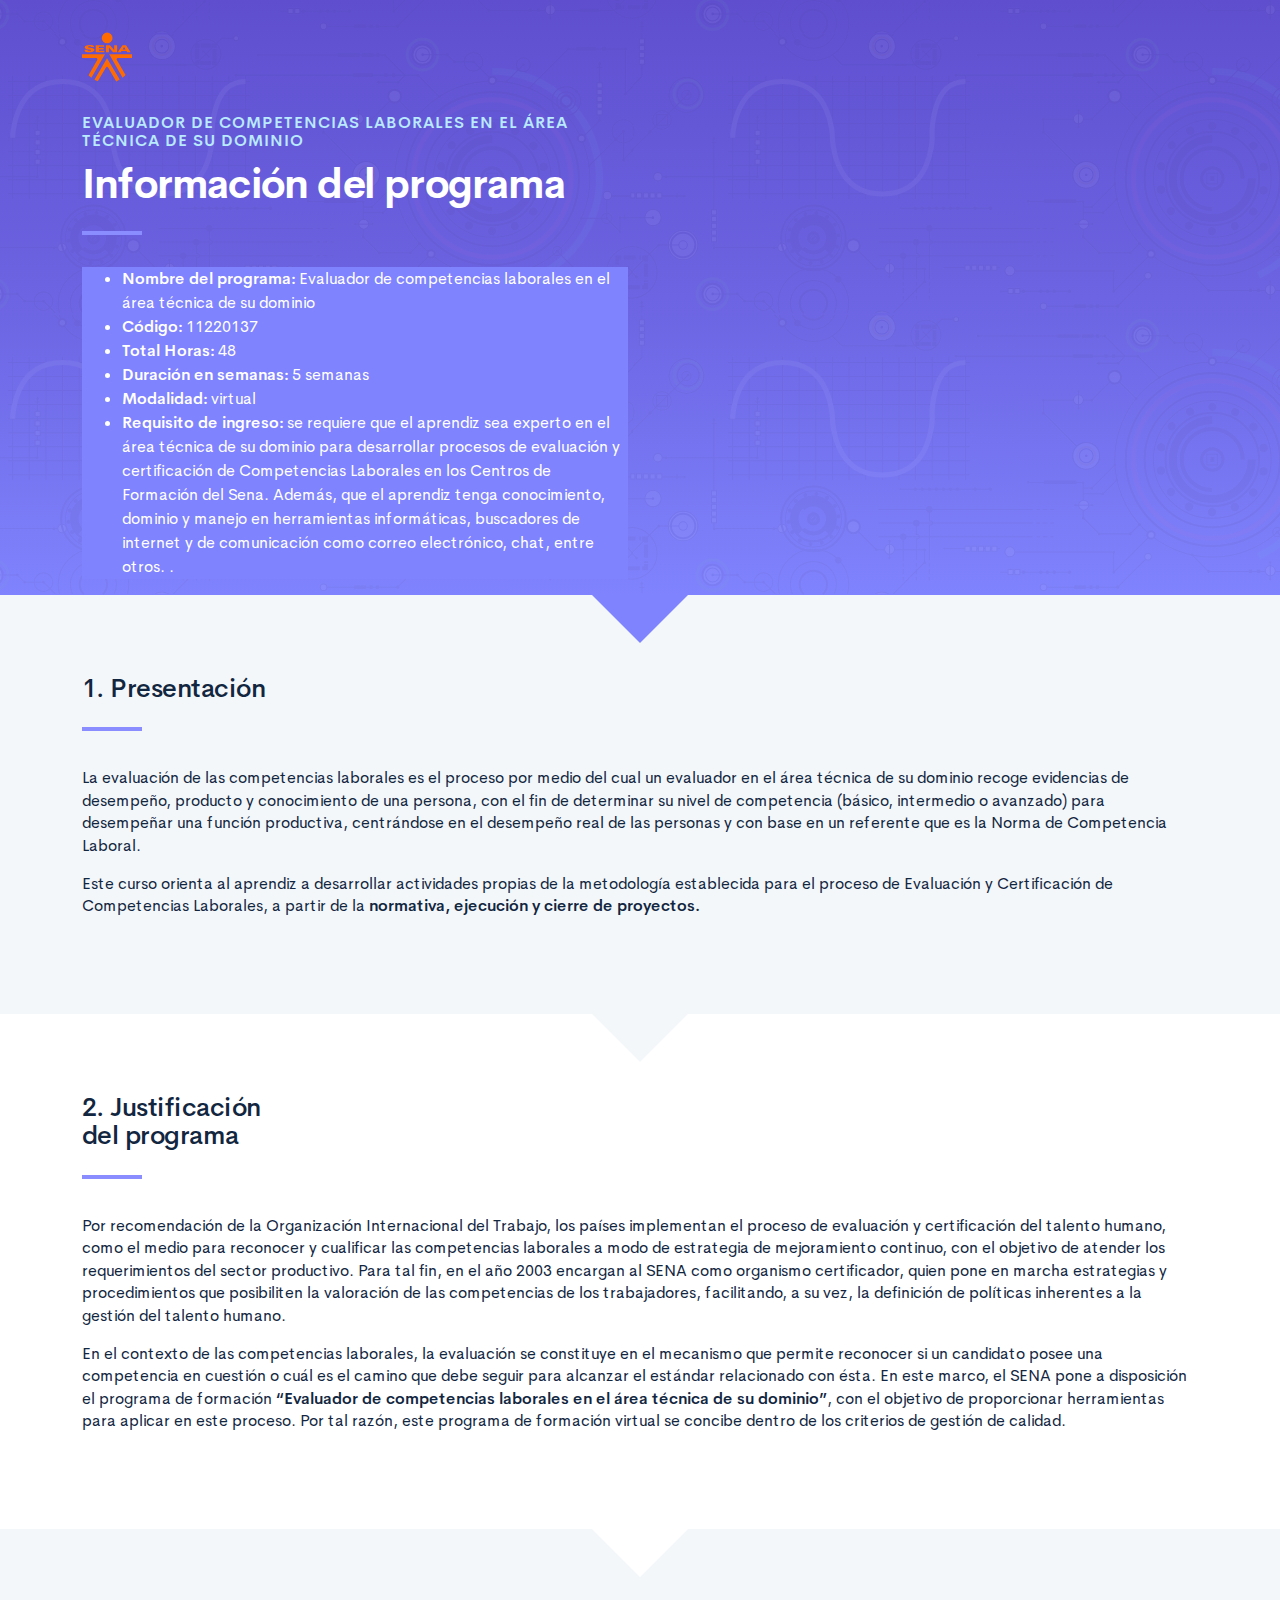
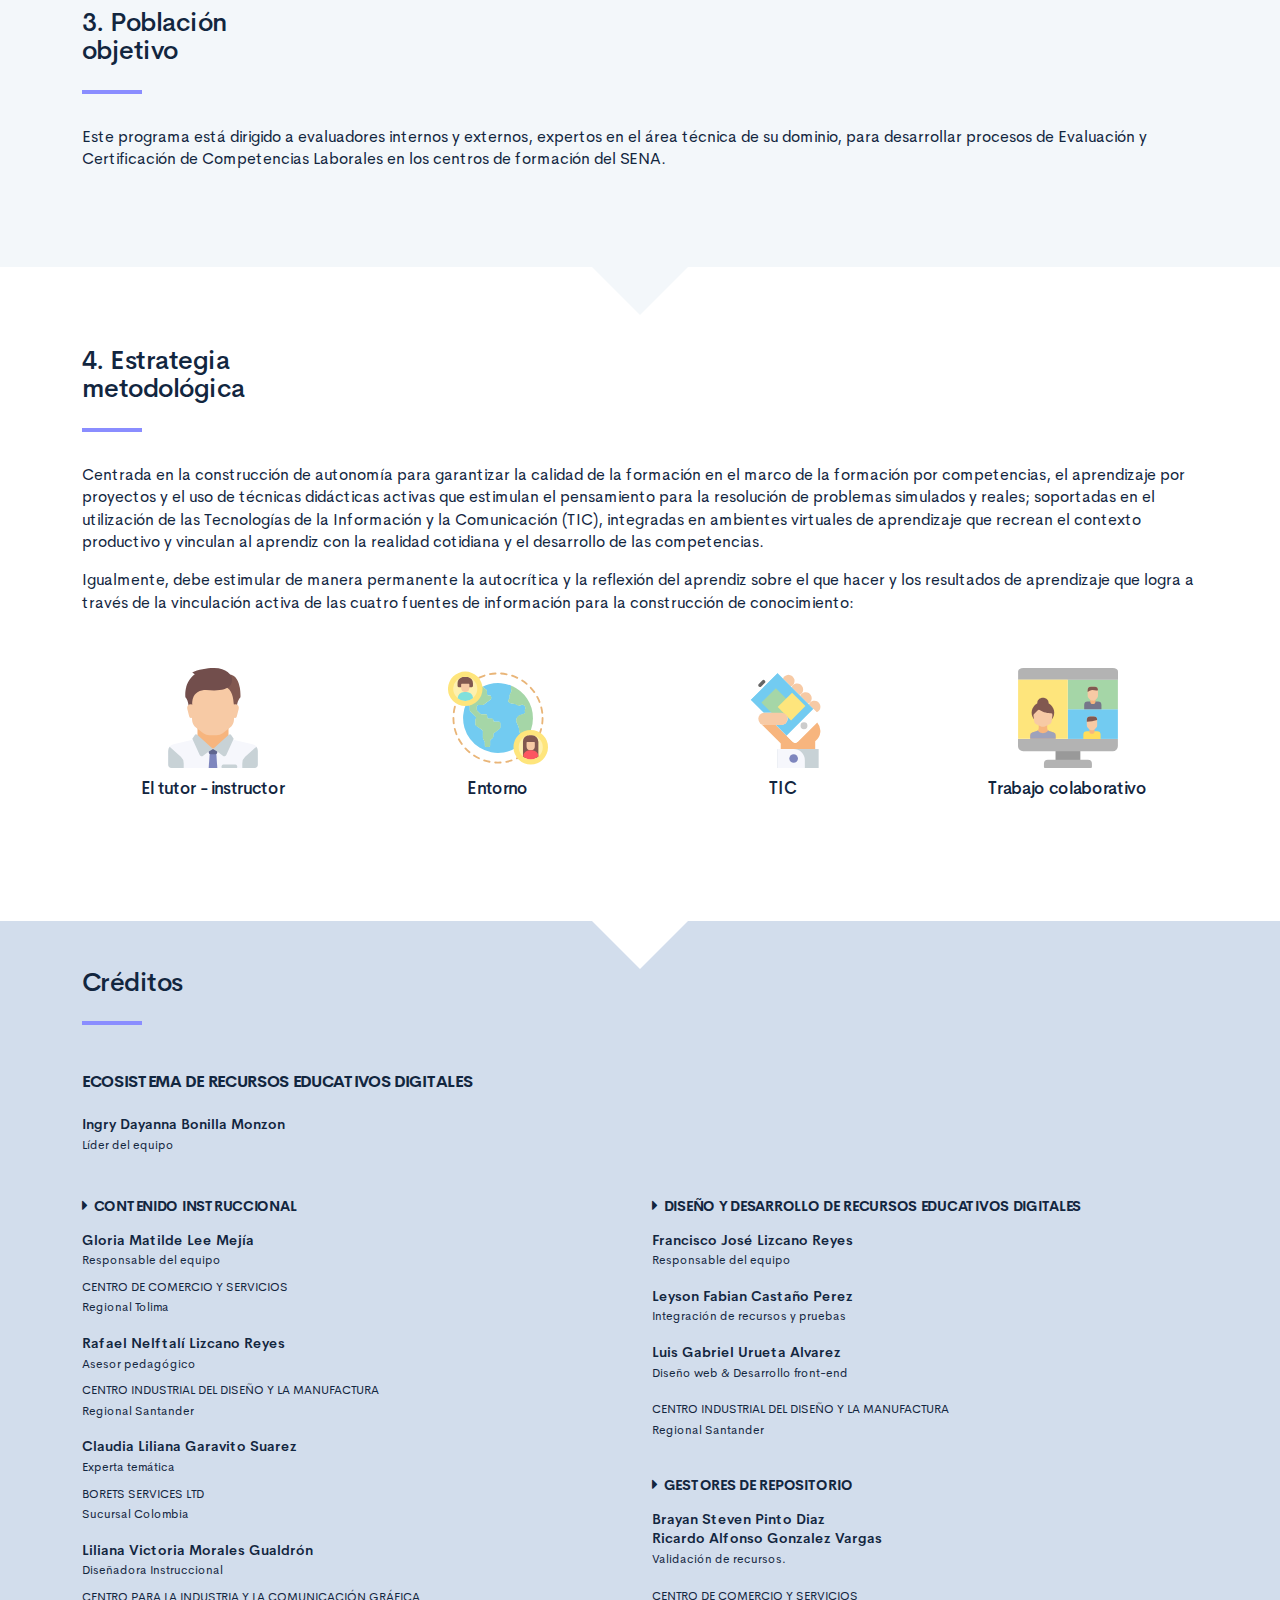
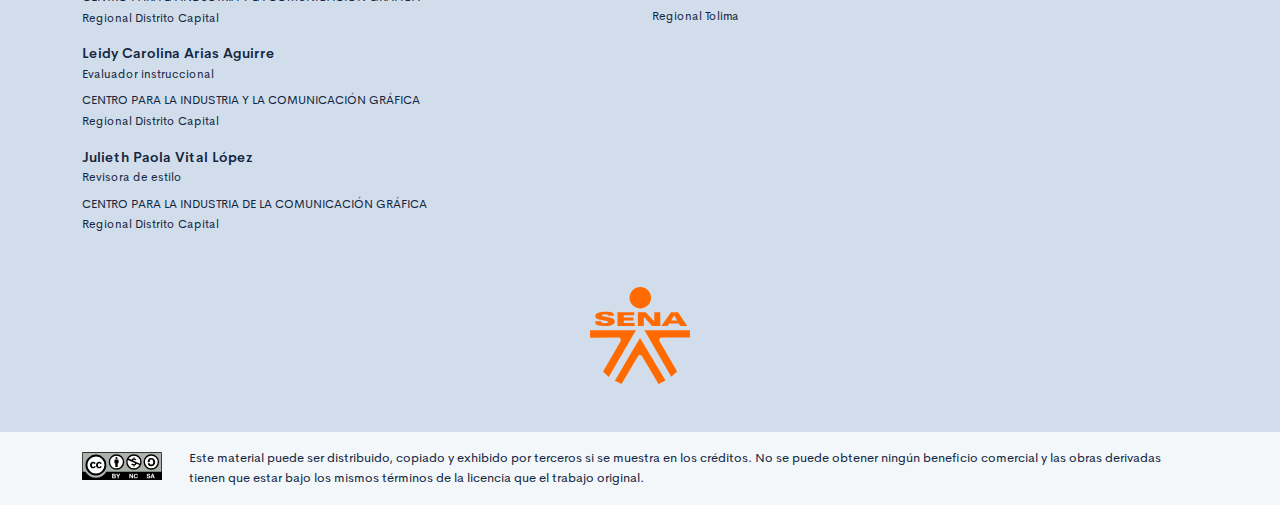
==== public/info.html @ b2e63fea "CF finalizado" ====
<!DOCTYPE html>
<html lang="es">
    <head>
        <meta charset="UTF-8">
        <meta name="viewport" content="width=device-width, user-scalable=no, initial-scale=1.0, maximum-scale=1.0, minimum-scale=1.0">
        <title>Información del programa: Salud Penitenciaria</title>
        <meta meta name="description" content="Ruta de aprendizaje programa Salud penitenciaria.">
        <link rel="icon" type="image/svg+xml" href="assets/images/logos/senaLogo.svg">
        <link rel="stylesheet" href="assets/fonts/feather/feather.css">
        <link rel="stylesheet" href="assets/fonts/fontawesome/css/font-awesome.css">
        <link href="assets/css/fancybox.css" rel="stylesheet">
        <link href="assets/css/animate.css" rel="stylesheet">
        <link rel="stylesheet" href="assets/css/main.css">
    </head>
    <body class="theme-dark page-header-textura" id="page-home">
        <header class="curso-presentacion page-header" id="CursoPresentacion">
            <div class="page-textura">
                <div class="container">
                    <div class="curso-topbar justify-content-center justify-content-md-start"><a class="curso-topbar__logo"><svg xmlns="http://www.w3.org/2000/svg" width="168.273" height="164.177" viewBox="0 0 168.273 164.177">
                                <path id="SENA_LOGO" data-name="SENA LOGO" d="M85.349,1a18.09,18.09,0,1,0,18.09,18.09h0A18.1,18.1,0,0,0,85.349,1ZM25.617,42.983a33.722,33.722,0,0,0-9.386,1.024,11.156,11.156,0,0,0-5.12,2.56A5.346,5.346,0,0,0,10.086,52.2c.683,1.707,2.56,2.9,4.608,3.584,4.437,1.536,9.386,1.877,13.994,2.731a5.1,5.1,0,0,1,2.389,1.024,1.369,1.369,0,0,1-.683,2.048,9.146,9.146,0,0,1-5.291.683A8.354,8.354,0,0,1,20.5,61.244a1.962,1.962,0,0,1-.853-2.389H9.233A7.663,7.663,0,0,0,10.6,63.463a7.59,7.59,0,0,0,4.267,2.389A28.541,28.541,0,0,0,23.4,66.876,52.426,52.426,0,0,0,35,66.023a11.043,11.043,0,0,0,5.8-2.9,5.358,5.358,0,0,0-1.365-8.533,21.267,21.267,0,0,0-5.8-2.048c-3.072-.683-5.973-1.024-9.045-1.536a9.114,9.114,0,0,1-3.072-.853,1.226,1.226,0,0,1,0-2.219,9.369,9.369,0,0,1,4.437-.683,10.554,10.554,0,0,1,4.608.853A1.877,1.877,0,0,1,31.59,49.81h9.9a5.669,5.669,0,0,0-1.195-3.584A8.875,8.875,0,0,0,35.515,43.5c-3.584-.341-6.827-.512-9.9-.512Zm21.333.683V67.217H75.792V62.1H57.531V57.489H73.744V52.54H57.531V48.786H75.109v-5.12Zm47.615,0H81.253V67.217H91.322V51.346l13.824,15.872h13.824V43.666H108.9v15.7Zm42.495,0L120.676,67.217h10.581l2.56-4.267H150.2l2.389,4.267h11.776l-15.53-23.551ZM142.35,49.3l5.12,8.533h-10.41ZM.7,74.044l.171,12.8L49,86.673c2.389.512,3.925,2.048,3.413,5.8l-29.7,51.711,9.557,9.045L78.01,74.044Zm91.646,0L137.4,152.89l9.9-8.874L117.433,92.3c-.512-3.584.853-5.291,3.413-5.8l48.127.171V74.044ZM84.837,87.185,42.512,159.546l11.264,5.461,28.159-47.615a4.283,4.283,0,0,1,2.9-1.195,4.681,4.681,0,0,1,3.072,1.195l28.159,47.786,11.605-5.973Z" transform="translate(-0.7 -1)" fill="#FF6B00" />
                            </svg>
                        </a></div>
                    <div class="curso-portada">
                        <div class="row align-items-center">
                            <div class="col-12 col-lg-6">
                                <h3 class="curso-subtitulo">Evaluador de competencias laborales en el área técnica de su dominio</h3>
                                <h1 class="curso-titulo">Información del programa</h1>
                                <div class="brand-line-primary"></div>
                                <p class="curso-descripcion">
                                <ul class="bg-brand-color-dark text-white">
                                    <li> <span><strong>Nombre del programa:</strong> Evaluador de competencias laborales en el área técnica de su dominio</span></li>
                                    <li> <span><strong>Código:</strong> 11220137</span></li>
                                    <li> <span><strong>Total Horas:</strong> 48</span></li>
                                    <li> <span><strong>Duración en semanas:</strong> 5 semanas</span></li>
                                    <li> <span><strong>Modalidad:</strong> virtual</span></li>
                                    <li> <span><strong>Requisito de ingreso:</strong> se requiere que el aprendiz sea experto en el área técnica de su dominio para desarrollar procesos de evaluación y certificación de Competencias Laborales en los Centros de Formación del Sena. Además, que el aprendiz tenga conocimiento, dominio y manejo en herramientas informáticas, buscadores de internet y de comunicación como correo electrónico, chat, entre otros. </i>.</span></li>
                                </ul>
                                </p>
                            </div>
                            <div class="col-12 col-lg-6">
                                <div class="embed-responsive embed-responsive-16by9"><iframe class="embed-responsive-item" width="560" height="315" src="https://www.youtube.com/embed/yAttOSxoYdc" frameborder="0" allow="accelerometer; autoplay; encrypted-media; gyroscope; picture-in-picture" allowfullscreen=""> </iframe></div>
                            </div>
                        </div>
                    </div>
                </div>
            </div>
        </header>
        <section class="section section-dark" id="Presentacion">
            <div class="container">
                <h1> 1. Presentación</h1>
                <div class="brand-line-primary"></div>
                <p class="mt-5">La evaluación de las competencias laborales es el proceso por medio del cual un evaluador en el área técnica de su dominio recoge evidencias de desempeño, producto y conocimiento de una persona, con el fin de determinar su nivel de competencia (básico, intermedio o avanzado) para desempeñar una función productiva, centrándose en el desempeño real de las personas y con base en un referente que es la Norma de Competencia Laboral.</p>
                <p>Este curso orienta al aprendiz a desarrollar actividades propias de la metodología establecida para el proceso de Evaluación y Certificación de Competencias Laborales, a partir de la <strong>normativa, ejecución y cierre de proyectos.</strong> </p>
            </div>
        </section>
        <section class="section section-light" id="Justificacion">
            <div class="container">
                <h1> 2. Justificación<br> del programa</h1>
                <div class="brand-line-primary"></div>
                <p class="mt-5">Por recomendación de la Organización Internacional del Trabajo, los países implementan el proceso de evaluación y certificación del talento humano, como el medio para reconocer y cualificar las competencias laborales a modo de estrategia de mejoramiento continuo, con el objetivo de atender los requerimientos del sector productivo. Para tal fin, en el año 2003 encargan al SENA como organismo certificador, quien pone en marcha estrategias y procedimientos que posibiliten la valoración de las competencias de los trabajadores, facilitando, a su vez, la definición de políticas inherentes a la gestión del talento humano.</p>
                <p>En el contexto de las competencias laborales, la evaluación se constituye en el mecanismo que permite reconocer si un candidato posee una competencia en cuestión o cuál es el camino que debe seguir para alcanzar el estándar relacionado con ésta. En este marco, el SENA pone a disposición el programa de formación <strong>“Evaluador de competencias laborales en el área técnica de su dominio”</strong>, con el objetivo de proporcionar herramientas para aplicar en este proceso. Por tal razón, este programa de formación virtual se concibe dentro de los criterios de gestión de calidad.</p>
            </div>
        </section>
        <section class="section section-dark" id="Poblacion">
            <div class="container">
                <h1> 3. Población <br>objetivo</h1>
                <div class="brand-line-primary"></div>
                <p>Este programa está dirigido a evaluadores internos y externos, expertos en el área técnica de su dominio, para desarrollar procesos de Evaluación y Certificación de Competencias Laborales en los centros de formación del SENA.</p>
            </div>
        </section>
        <section class="section section-light" id="Estrategia">
            <div class="container">
                <h1>4. Estrategia <br>metodológica</h1>
                <div class="brand-line-primary"></div>
                <p>Centrada en la construcción de autonomía para garantizar la calidad de la formación en el marco de la formación por competencias, el aprendizaje por proyectos y el uso de técnicas didácticas activas que estimulan el pensamiento para la resolución de problemas simulados y reales; soportadas en el utilización de las Tecnologías de la Información y la Comunicación (TIC), integradas en ambientes virtuales de aprendizaje que recrean el contexto productivo y vinculan al aprendiz con la realidad cotidiana y el desarrollo de las competencias. </p>
                <p>Igualmente, debe estimular de manera permanente la autocrítica y la reflexión del aprendiz sobre el que hacer y los resultados de aprendizaje que logra a través de la vinculación activa de las cuatro fuentes de información para la construcción de conocimiento: </p>
                <div class="row mt-4">
                    <article class="col-md-6 col-lg-3 my-2">
                        <div class="box bg-gray-200 d-flex flex-column justify-content-center align-items-center p-4 rounded-lg"><img class="img-fluid" src="assets/images/info/tutor.svg" style="width: 100px; height: 100px;">
                            <h3 class="my-3">El tutor - instructor</h3>
                        </div>
                    </article>
                    <article class="col-md-6 col-lg-3 my-2">
                        <div class="box bg-gray-200 d-flex flex-column justify-content-center align-items-center p-4 rounded-lg"><img class="img-fluid" src="assets/images/info/entorno.svg" style="width: 100px; height: 100px;">
                            <h3 class="my-3">Entorno</h3>
                        </div>
                    </article>
                    <article class="col-md-6 col-lg-3 my-2">
                        <div class="box bg-gray-200 d-flex flex-column justify-content-center align-items-center p-4 rounded-lg"><img class="img-fluid" src="assets/images/info/tic.svg" style="width: 100px; height: 100px;">
                            <h3 class="my-3">TIC</h3>
                        </div>
                    </article>
                    <article class="col-md-6 col-lg-3 my-2">
                        <div class="box bg-gray-200 d-flex flex-column justify-content-center align-items-center p-4 rounded-lg" style="height: 100%;"><img class="img-fluid" src="assets/images/info/colaborativo.svg" style="width: 100px; height: 100px;">
                            <h3 class="my-3">Trabajo colaborativo</h3>
                        </div>
                    </article>
                </div>
            </div>
        </section>
        <footer class="footer" id="Creditos">
            <div class="container">
                <h1>Créditos </h1>
                <div class="brand-line-primary"></div>
                <div class="row">
                    <div class="col-12 col-md-5">
                        <h3 class="footer-subtitulo mb-4">ECOSISTEMA DE RECURSOS EDUCATIVOS DIGITALES </h3>
                        <p class="footer-texto mb-2"><strong>Ingry Dayanna Bonilla Monzon </strong><br /> <span class="text-small">Líder del equipo</span></p>
                    </div>
                </div>
                <div class="row mt-5">
                    <div class="col-12 col-md-6">
                        <h4 class="footer-subtitulo-2 mt-0">
                            <div class="fa fa-caret-right mr-2"></div>Contenido Instruccional
                        </h4>
                        <p class="footer-texto mb-2"><strong>Gloria Matilde Lee Mejía </strong><br /> <span class="text-small">Responsable del equipo</span></p>
                        <p class="footer-texto"><span class="text-small text-uppercase">Centro de Comercio y Servicios</span><br /><span class="text-small">Regional Tolima</span></p>
                        <p class="footer-texto mb-2"><strong>Rafael Nelftalí Lizcano Reyes</strong><br /> <span class="text-small">Asesor pedagógico<br /></span></p>
                        <p class="footer-texto"><span class="text-small text-uppercase">Centro industrial del diseño y la manufactura</span><br /><span class="text-small">Regional Santander </span></p>
                        <p class="footer-texto mb-2"><strong>Claudia Liliana Garavito Suarez</strong><br /><span class="text-small">Experta temática<br /></span></p>
                        <p class="footer-texto"><span class="text-small text-uppercase">Borets Services LTD</span><br /><span class="text-small">Sucursal Colombia</span></p>
                        <p class="footer-texto mb-2"><strong>Liliana Victoria Morales Gualdrón</strong><br /><span class="text-small">Diseñadora Instruccional<br /></span></p>
                        <p class="footer-texto"><span class="text-small text-uppercase">Centro para la Industria y la Comunicación Gráfica</span><br /><span class="text-small">Regional Distrito Capital</span></p>
                        <p class="footer-texto mb-2"><strong>Leidy Carolina Arias Aguirre</strong><br /><span class="text-small">Evaluador instruccional<br /></span></p>
                        <p class="footer-texto"><span class="text-small text-uppercase">Centro para la Industria y la Comunicación Gráfica</span><br /><span class="text-small">Regional Distrito Capital</span></p>
                        <p class="footer-texto mb-2"><strong>Julieth Paola Vital López</strong><br /><span class="text-small">Revisora de estilo<br /></span></p>
                        <p class="footer-texto"><span class="text-small text-uppercase">Centro para la Industria de la Comunicación Gráfica</span><br /><span class="text-small">Regional Distrito Capital</span></p>
                    </div>
                    <div class="col-12 col-md-6">
                        <h4 class="footer-subtitulo-2 mt-0">
                            <div class="fa fa-caret-right mr-2"></div>Diseño y desarrollo de recursos educativos digitales
                        </h4>
                        <p class="footer-texto"><strong>Francisco José Lizcano Reyes </strong><br /> <span class="text-small">Responsable del equipo<br /></span></p>
                        <p class="footer-texto"><strong>Leyson Fabian Castaño Perez</strong><br /> <span class="text-small">Integración de recursos y pruebas<br /></span></p>
                        <p class="footer-texto"> <strong>Luis Gabriel Urueta Alvarez</strong><br /><span class="text-small">Diseño web & Desarrollo front-end<br /></span></p>
                        <p class="footer-texto"><span class="text-small text-uppercase">Centro industrial del diseño y la manufactura</span><br /><span class="text-small">Regional Santander</span></p>
                        <h4 class="footer-subtitulo-2 mt-5">
                            <div class="fa fa-caret-right mr-2"></div>Gestores de repositorio
                        </h4>
                        <p class="footer-texto"><strong>Brayan Steven Pinto Diaz</strong><br />
                            <strong>Ricardo Alfonso Gonzalez Vargas</strong><br /> <span class="text-small">Validación de recursos.<br /></span></p>
                        <p class="footer-texto"><span class="text-small text-uppercase">Centro de comercio y servicios </span><br /><span class="text-small">Regional Tolima</span></p>
                    </div>
                </div>
                <div class="row justify-content-center align-items-center mt-5"><img src="assets/images/logos/senaLogo.svg" style="max-width:100px" /></div>
            </div>
        </footer>
        <section id="cc">
            <div class="container">
                <div class="d-flex flex-column flex-sm-row"><span class="pr-3"><i class="icon cc"></i></span><span>Este material puede ser distribuido, copiado y exhibido por terceros si se muestra en los créditos. No se puede obtener ningún beneficio comercial y las obras derivadas tienen que estar bajo los mismos términos de la licencia que el trabajo original.</span></div>
            </div>
        </section>
    </body>
</html>
---- public/assets/fonts/feather/feather.css ----
@font-face {
  font-family: 'Feather';
  src:
    url('fonts/Feather.ttf?sdxovp') format('truetype'),
    url('fonts/Feather.woff?sdxovp') format('woff'),
    url('fonts/Feather.svg?sdxovp#Feather') format('svg');
  font-weight: normal;
  font-style: normal;
}

.fe {
  /* use !important to prevent issues with browser extensions that change fonts */
  font-family: 'Feather' !important;
  speak: none;
  font-style: normal;
  font-weight: normal;
  font-variant: normal;
  text-transform: none;
  line-height: 1;

  /* Better Font Rendering =========== */
  -webkit-font-smoothing: antialiased;
  -moz-osx-font-smoothing: grayscale;
}

.fe-activity:before {
  content: "\e900";
}
.fe-airplay:before {
  content: "\e901";
}
.fe-alert-circle:before {
  content: "\e902";
}
.fe-alert-octagon:before {
  content: "\e903";
}
.fe-alert-triangle:before {
  content: "\e904";
}
.fe-align-center:before {
  content: "\e905";
}
.fe-align-justify:before {
  content: "\e906";
}
.fe-align-left:before {
  content: "\e907";
}
.fe-align-right:before {
  content: "\e908";
}
.fe-anchor:before {
  content: "\e909";
}
.fe-aperture:before {
  content: "\e90a";
}
.fe-archive:before {
  content: "\e90b";
}
.fe-arrow-down:before {
  content: "\e90c";
}
.fe-arrow-down-circle:before {
  content: "\e90d";
}
.fe-arrow-down-left:before {
  content: "\e90e";
}
.fe-arrow-down-right:before {
  content: "\e90f";
}
.fe-arrow-left:before {
  content: "\e910";
}
.fe-arrow-left-circle:before {
  content: "\e911";
}
.fe-arrow-right:before {
  content: "\e912";
}
.fe-arrow-right-circle:before {
  content: "\e913";
}
.fe-arrow-up:before {
  content: "\e914";
}
.fe-arrow-up-circle:before {
  content: "\e915";
}
.fe-arrow-up-left:before {
  content: "\e916";
}
.fe-arrow-up-right:before {
  content: "\e917";
}
.fe-at-sign:before {
  content: "\e918";
}
.fe-award:before {
  content: "\e919";
}
.fe-bar-chart:before {
  content: "\e91a";
}
.fe-bar-chart-2:before {
  content: "\e91b";
}
.fe-battery:before {
  content: "\e91c";
}
.fe-battery-charging:before {
  content: "\e91d";
}
.fe-bell:before {
  content: "\e91e";
}
.fe-bell-off:before {
  content: "\e91f";
}
.fe-bluetooth:before {
  content: "\e920";
}
.fe-bold:before {
  content: "\e921";
}
.fe-book:before {
  content: "\e922";
}
.fe-book-open:before {
  content: "\e923";
}
.fe-bookmark:before {
  content: "\e924";
}
.fe-box:before {
  content: "\e925";
}
.fe-briefcase:before {
  content: "\e926";
}
.fe-calendar:before {
  content: "\e927";
}
.fe-camera:before {
  content: "\e928";
}
.fe-camera-off:before {
  content: "\e929";
}
.fe-cast:before {
  content: "\e92a";
}
.fe-check:before {
  content: "\e92b";
}
.fe-check-circle:before {
  content: "\e92c";
}
.fe-check-square:before {
  content: "\e92d";
}
.fe-chevron-down:before {
  content: "\e92e";
}
.fe-chevron-left:before {
  content: "\e92f";
}
.fe-chevron-right:before {
  content: "\e930";
}
.fe-chevron-up:before {
  content: "\e931";
}
.fe-chevrons-down:before {
  content: "\e932";
}
.fe-chevrons-left:before {
  content: "\e933";
}
.fe-chevrons-right:before {
  content: "\e934";
}
.fe-chevrons-up:before {
  content: "\e935";
}
.fe-chrome:before {
  content: "\e936";
}
.fe-circle:before {
  content: "\e937";
}
.fe-clipboard:before {
  content: "\e938";
}
.fe-clock:before {
  content: "\e939";
}
.fe-cloud:before {
  content: "\e93a";
}
.fe-cloud-drizzle:before {
  content: "\e93b";
}
.fe-cloud-lightning:before {
  content: "\e93c";
}
.fe-cloud-off:before {
  content: "\e93d";
}
.fe-cloud-rain:before {
  content: "\e93e";
}
.fe-cloud-snow:before {
  content: "\e93f";
}
.fe-code:before {
  content: "\e940";
}
.fe-codepen:before {
  content: "\e941";
}
.fe-command:before {
  content: "\e942";
}
.fe-compass:before {
  content: "\e943";
}
.fe-copy:before {
  content: "\e944";
}
.fe-corner-down-left:before {
  content: "\e945";
}
.fe-corner-down-right:before {
  content: "\e946";
}
.fe-corner-left-down:before {
  content: "\e947";
}
.fe-corner-left-up:before {
  content: "\e948";
}
.fe-corner-right-down:before {
  content: "\e949";
}
.fe-corner-right-up:before {
  content: "\e94a";
}
.fe-corner-up-left:before {
  content: "\e94b";
}
.fe-corner-up-right:before {
  content: "\e94c";
}
.fe-cpu:before {
  content: "\e94d";
}
.fe-credit-card:before {
  content: "\e94e";
}
.fe-crop:before {
  content: "\e94f";
}
.fe-crosshair:before {
  content: "\e950";
}
.fe-database:before {
  content: "\e951";
}
.fe-delete:before {
  content: "\e952";
}
.fe-disc:before {
  content: "\e953";
}
.fe-dollar-sign:before {
  content: "\e954";
}
.fe-download:before {
  content: "\e955";
}
.fe-download-cloud:before {
  content: "\e956";
}
.fe-droplet:before {
  content: "\e957";
}
.fe-edit:before {
  content: "\e958";
}
.fe-edit-2:before {
  content: "\e959";
}
.fe-edit-3:before {
  content: "\e95a";
}
.fe-external-link:before {
  content: "\e95b";
}
.fe-eye:before {
  content: "\e95c";
}
.fe-eye-off:before {
  content: "\e95d";
}
.fe-facebook:before {
  content: "\e95e";
}
.fe-fast-forward:before {
  content: "\e95f";
}
.fe-feather:before {
  content: "\e960";
}
.fe-file:before {
  content: "\e961";
}
.fe-file-minus:before {
  content: "\e962";
}
.fe-file-plus:before {
  content: "\e963";
}
.fe-file-text:before {
  content: "\e964";
}
.fe-film:before {
  content: "\e965";
}
.fe-filter:before {
  content: "\e966";
}
.fe-flag:before {
  content: "\e967";
}
.fe-folder:before {
  content: "\e968";
}
.fe-folder-minus:before {
  content: "\e969";
}
.fe-folder-plus:before {
  content: "\e96a";
}
.fe-gift:before {
  content: "\e96b";
}
.fe-git-branch:before {
  content: "\e96c";
}
.fe-git-commit:before {
  content: "\e96d";
}
.fe-git-merge:before {
  content: "\e96e";
}
.fe-git-pull-request:before {
  content: "\e96f";
}
.fe-github:before {
  content: "\e970";
}
.fe-gitlab:before {
  content: "\e971";
}
.fe-globe:before {
  content: "\e972";
}
.fe-grid:before {
  content: "\e973";
}
.fe-hard-drive:before {
  content: "\e974";
}
.fe-hash:before {
  content: "\e975";
}
.fe-headphones:before {
  content: "\e976";
}
.fe-heart:before {
  content: "\e977";
}
.fe-help-circle:before {
  content: "\e978";
}
.fe-home:before {
  content: "\e979";
}
.fe-image:before {
  content: "\e97a";
}
.fe-inbox:before {
  content: "\e97b";
}
.fe-info:before {
  content: "\e97c";
}
.fe-instagram:before {
  content: "\e97d";
}
.fe-italic:before {
  content: "\e97e";
}
.fe-layers:before {
  content: "\e97f";
}
.fe-layout:before {
  content: "\e980";
}
.fe-life-buoy:before {
  content: "\e981";
}
.fe-link:before {
  content: "\e982";
}
.fe-link-2:before {
  content: "\e983";
}
.fe-linkedin:before {
  content: "\e984";
}
.fe-list:before {
  content: "\e985";
}
.fe-loader:before {
  content: "\e986";
}
.fe-lock:before {
  content: "\e987";
}
.fe-log-in:before {
  content: "\e988";
}
.fe-log-out:before {
  content: "\e989";
}
.fe-mail:before {
  content: "\e98a";
}
.fe-map:before {
  content: "\e98b";
}
.fe-map-pin:before {
  content: "\e98c";
}
.fe-maximize:before {
  content: "\e98d";
}
.fe-maximize-2:before {
  content: "\e98e";
}
.fe-menu:before {
  content: "\e98f";
}
.fe-message-circle:before {
  content: "\e990";
}
.fe-message-square:before {
  content: "\e991";
}
.fe-mic:before {
  content: "\e992";
}
.fe-mic-off:before {
  content: "\e993";
}
.fe-minimize:before {
  content: "\e994";
}
.fe-minimize-2:before {
  content: "\e995";
}
.fe-minus:before {
  content: "\e996";
}
.fe-minus-circle:before {
  content: "\e997";
}
.fe-minus-square:before {
  content: "\e998";
}
.fe-monitor:before {
  content: "\e999";
}
.fe-moon:before {
  content: "\e99a";
}
.fe-more-horizontal:before {
  content: "\e99b";
}
.fe-more-vertical:before {
  content: "\e99c";
}
.fe-move:before {
  content: "\e99d";
}
.fe-music:before {
  content: "\e99e";
}
.fe-navigation:before {
  content: "\e99f";
}
.fe-navigation-2:before {
  content: "\e9a0";
}
.fe-octagon:before {
  content: "\e9a1";
}
.fe-package:before {
  content: "\e9a2";
}
.fe-paperclip:before {
  content: "\e9a3";
}
.fe-pause:before {
  content: "\e9a4";
}
.fe-pause-circle:before {
  content: "\e9a5";
}
.fe-percent:before {
  content: "\e9a6";
}
.fe-phone:before {
  content: "\e9a7";
}
.fe-phone-call:before {
  content: "\e9a8";
}
.fe-phone-forwarded:before {
  content: "\e9a9";
}
.fe-phone-incoming:before {
  content: "\e9aa";
}
.fe-phone-missed:before {
  content: "\e9ab";
}
.fe-phone-off:before {
  content: "\e9ac";
}
.fe-phone-outgoing:before {
  content: "\e9ad";
}
.fe-pie-chart:before {
  content: "\e9ae";
}
.fe-play:before {
  content: "\e9af";
}
.fe-play-circle:before {
  content: "\e9b0";
}
.fe-plus:before {
  content: "\e9b1";
}
.fe-plus-circle:before {
  content: "\e9b2";
}
.fe-plus-square:before {
  content: "\e9b3";
}
.fe-pocket:before {
  content: "\e9b4";
}
.fe-power:before {
  content: "\e9b5";
}
.fe-printer:before {
  content: "\e9b6";
}
.fe-radio:before {
  content: "\e9b7";
}
.fe-refresh-ccw:before {
  content: "\e9b8";
}
.fe-refresh-cw:before {
  content: "\e9b9";
}
.fe-repeat:before {
  content: "\e9ba";
}
.fe-rewind:before {
  content: "\e9bb";
}
.fe-rotate-ccw:before {
  content: "\e9bc";
}
.fe-rotate-cw:before {
  content: "\e9bd";
}
.fe-rss:before {
  content: "\e9be";
}
.fe-save:before {
  content: "\e9bf";
}
.fe-scissors:before {
  content: "\e9c0";
}
.fe-search:before {
  content: "\e9c1";
}
.fe-send:before {
  content: "\e9c2";
}
.fe-server:before {
  content: "\e9c3";
}
.fe-settings:before {
  content: "\e9c4";
}
.fe-share:before {
  content: "\e9c5";
}
.fe-share-2:before {
  content: "\e9c6";
}
.fe-shield:before {
  content: "\e9c7";
}
.fe-shield-off:before {
  content: "\e9c8";
}
.fe-shopping-bag:before {
  content: "\e9c9";
}
.fe-shopping-cart:before {
  content: "\e9ca";
}
.fe-shuffle:before {
  content: "\e9cb";
}
.fe-sidebar:before {
  content: "\e9cc";
}
.fe-skip-back:before {
  content: "\e9cd";
}
.fe-skip-forward:before {
  content: "\e9ce";
}
.fe-slack:before {
  content: "\e9cf";
}
.fe-slash:before {
  content: "\e9d0";
}
.fe-sliders:before {
  content: "\e9d1";
}
.fe-smartphone:before {
  content: "\e9d2";
}
.fe-speaker:before {
  content: "\e9d3";
}
.fe-square:before {
  content: "\e9d4";
}
.fe-star:before {
  content: "\e9d5";
}
.fe-stop-circle:before {
  content: "\e9d6";
}
.fe-sun:before {
  content: "\e9d7";
}
.fe-sunrise:before {
  content: "\e9d8";
}
.fe-sunset:before {
  content: "\e9d9";
}
.fe-tablet:before {
  content: "\e9da";
}
.fe-tag:before {
  content: "\e9db";
}
.fe-target:before {
  content: "\e9dc";
}
.fe-terminal:before {
  content: "\e9dd";
}
.fe-thermometer:before {
  content: "\e9de";
}
.fe-thumbs-down:before {
  content: "\e9df";
}
.fe-thumbs-up:before {
  content: "\e9e0";
}
.fe-toggle-left:before {
  content: "\e9e1";
}
.fe-toggle-right:before {
  content: "\e9e2";
}
.fe-trash:before {
  content: "\e9e3";
}
.fe-trash-2:before {
  content: "\e9e4";
}
.fe-trending-down:before {
  content: "\e9e5";
}
.fe-trending-up:before {
  content: "\e9e6";
}
.fe-triangle:before {
  content: "\e9e7";
}
.fe-truck:before {
  content: "\e9e8";
}
.fe-tv:before {
  content: "\e9e9";
}
.fe-twitter:before {
  content: "\e9ea";
}
.fe-type:before {
  content: "\e9eb";
}
.fe-umbrella:before {
  content: "\e9ec";
}
.fe-underline:before {
  content: "\e9ed";
}
.fe-unlock:before {
  content: "\e9ee";
}
.fe-upload:before {
  content: "\e9ef";
}
.fe-upload-cloud:before {
  content: "\e9f0";
}
.fe-user:before {
  content: "\e9f1";
}
.fe-user-check:before {
  content: "\e9f2";
}
.fe-user-minus:before {
  content: "\e9f3";
}
.fe-user-plus:before {
  content: "\e9f4";
}
.fe-user-x:before {
  content: "\e9f5";
}
.fe-users:before {
  content: "\e9f6";
}
.fe-video:before {
  content: "\e9f7";
}
.fe-video-off:before {
  content: "\e9f8";
}
.fe-voicemail:before {
  content: "\e9f9";
}
.fe-volume:before {
  content: "\e9fa";
}
.fe-volume-1:before {
  content: "\e9fb";
}
.fe-volume-2:before {
  content: "\e9fc";
}
.fe-volume-x:before {
  content: "\e9fd";
}
.fe-watch:before {
  content: "\e9fe";
}
.fe-wifi:before {
  content: "\e9ff";
}
.fe-wifi-off:before {
  content: "\ea00";
}
.fe-wind:before {
  content: "\ea01";
}
.fe-x:before {
  content: "\ea02";
}
.fe-x-circle:before {
  content: "\ea03";
}
.fe-x-square:before {
  content: "\ea04";
}
.fe-youtube:before {
  content: "\ea05";
}
.fe-zap:before {
  content: "\ea06";
}
.fe-zap-off:before {
  content: "\ea07";
}
.fe-zoom-in:before {
  content: "\ea08";
}
.fe-zoom-out:before {
  content: "\ea09";
}
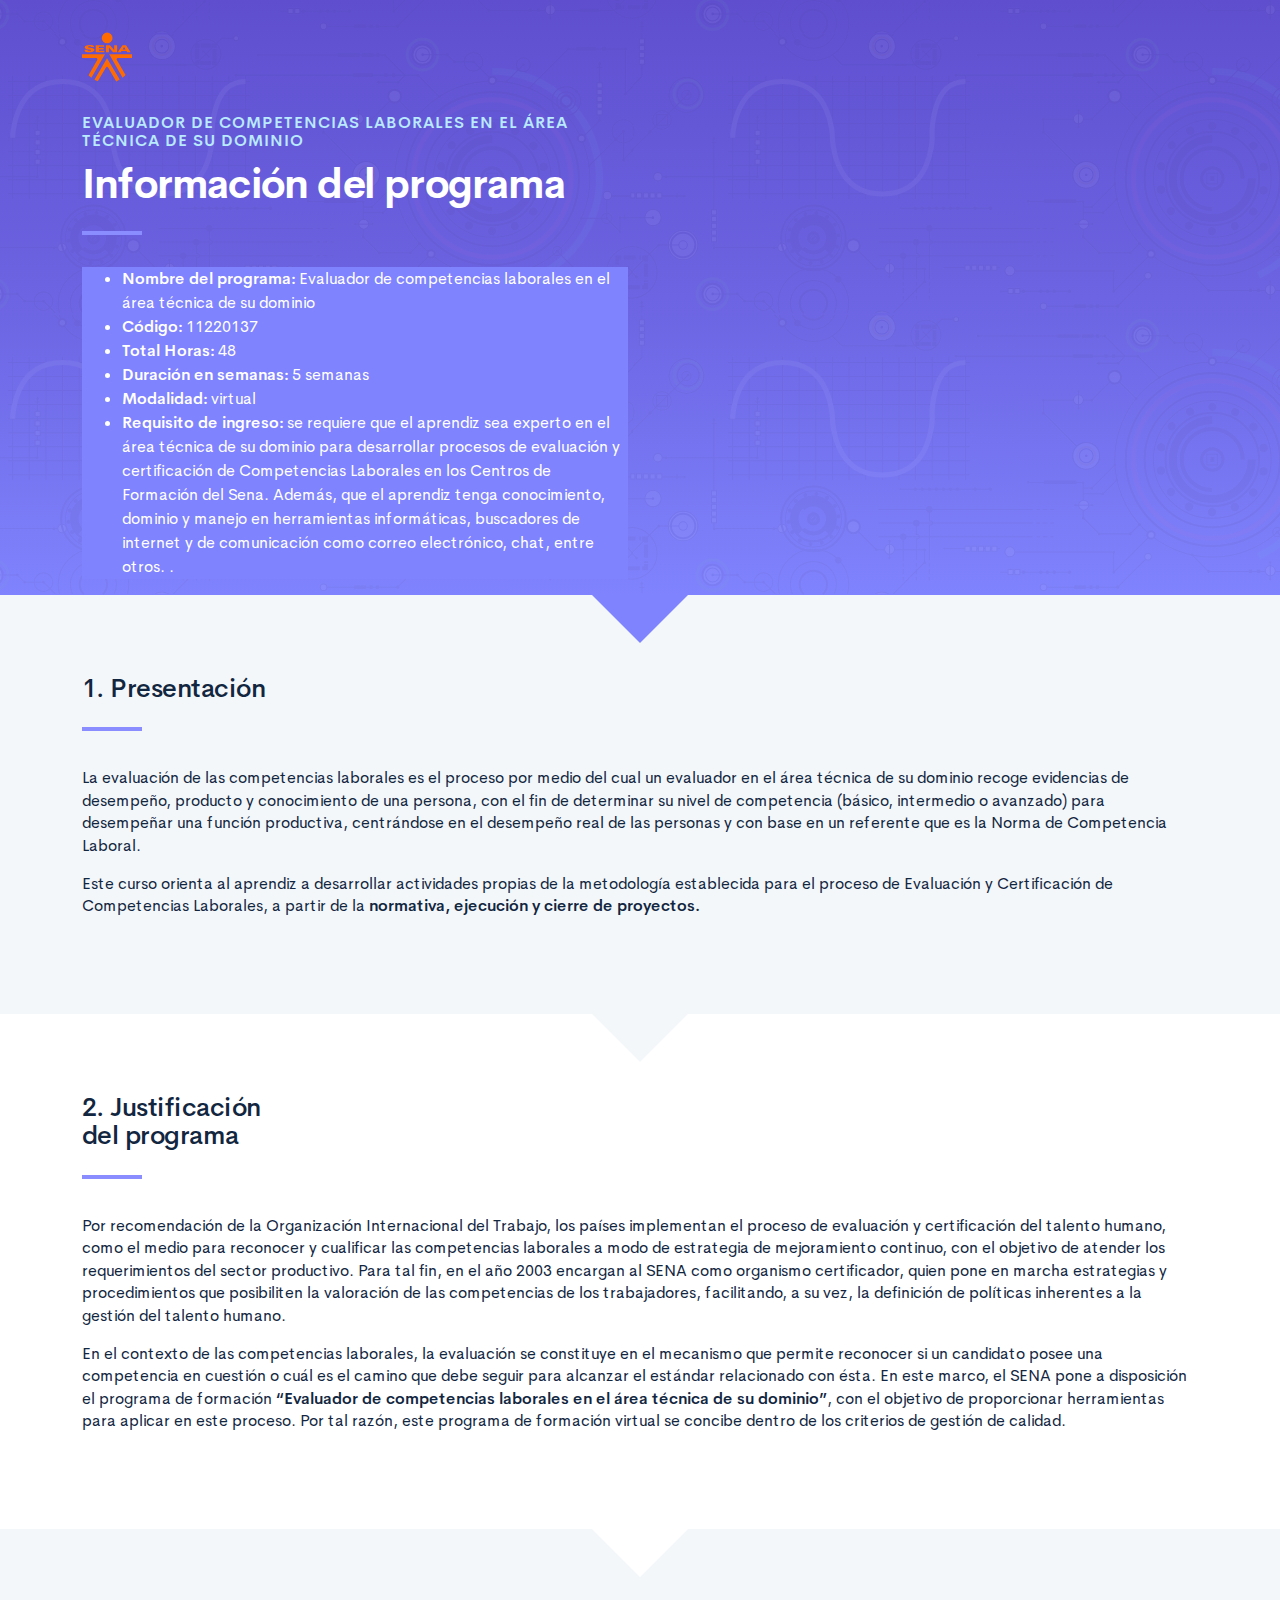
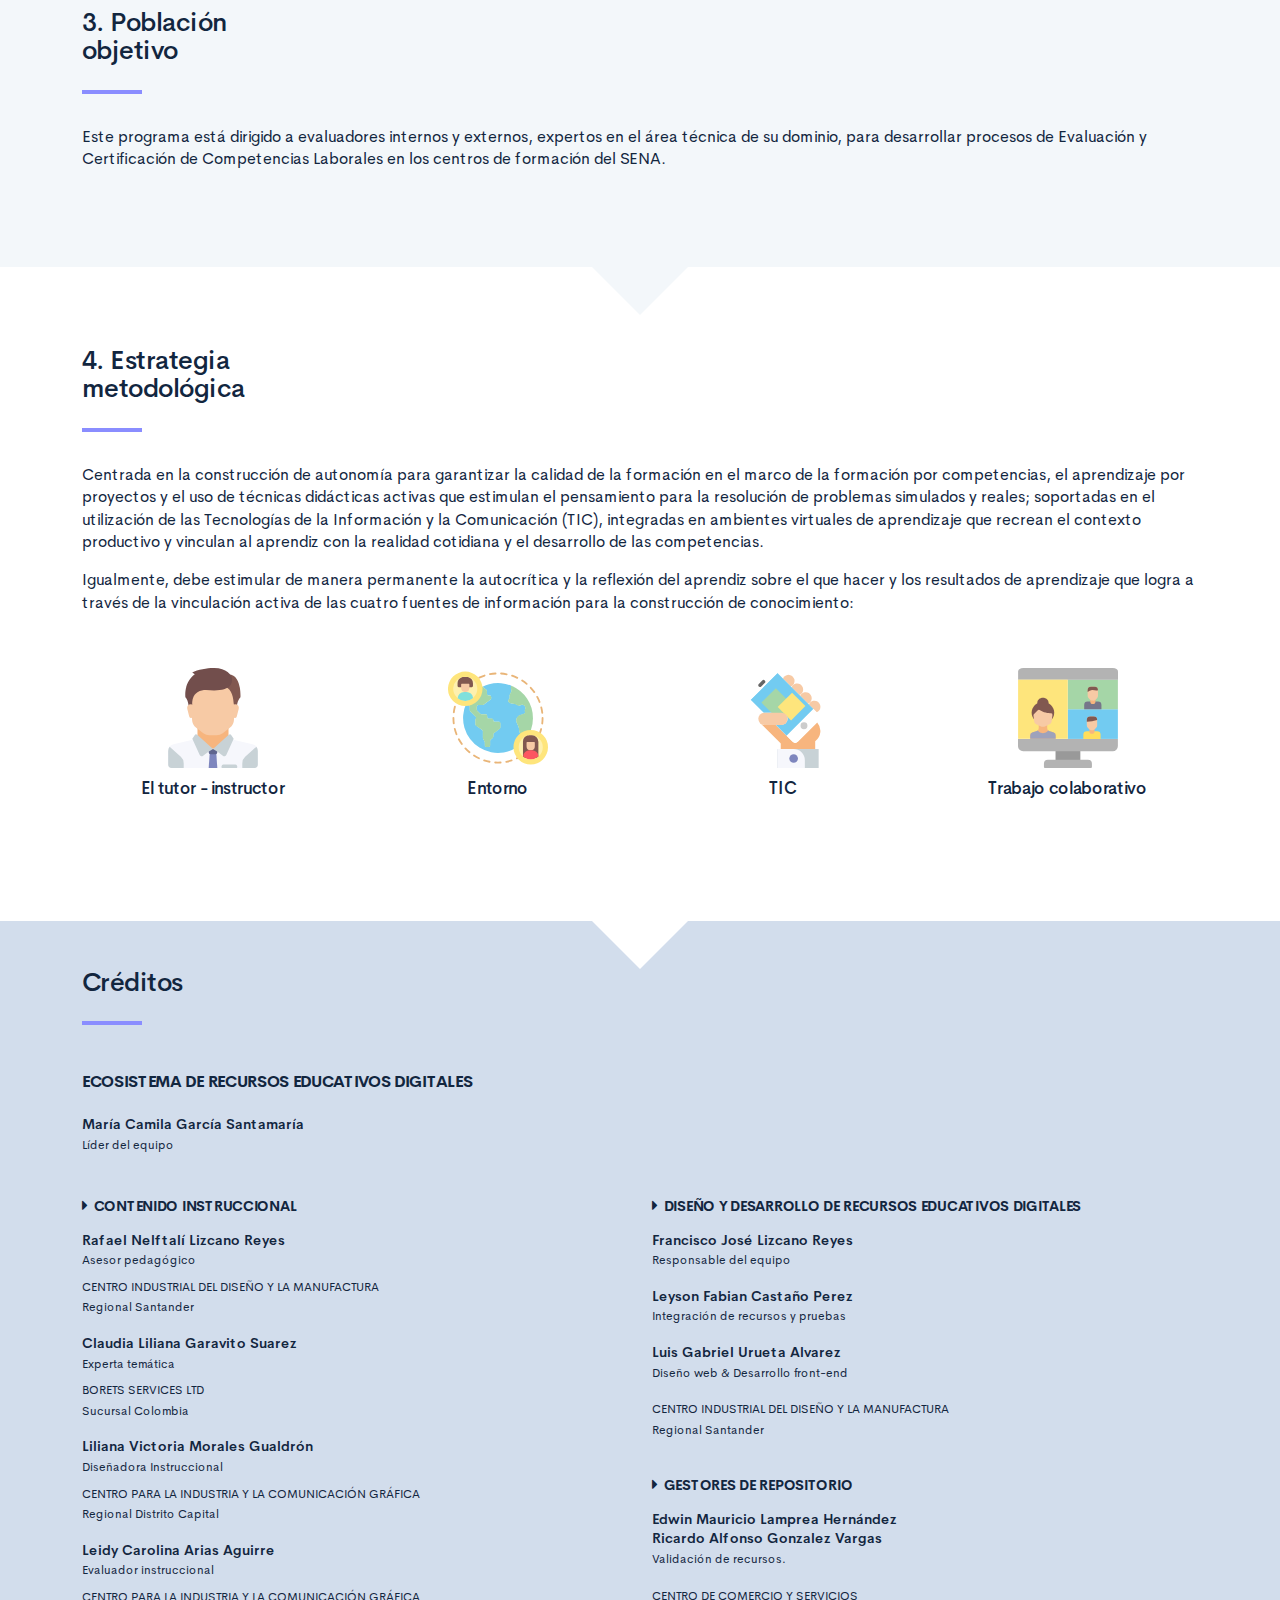
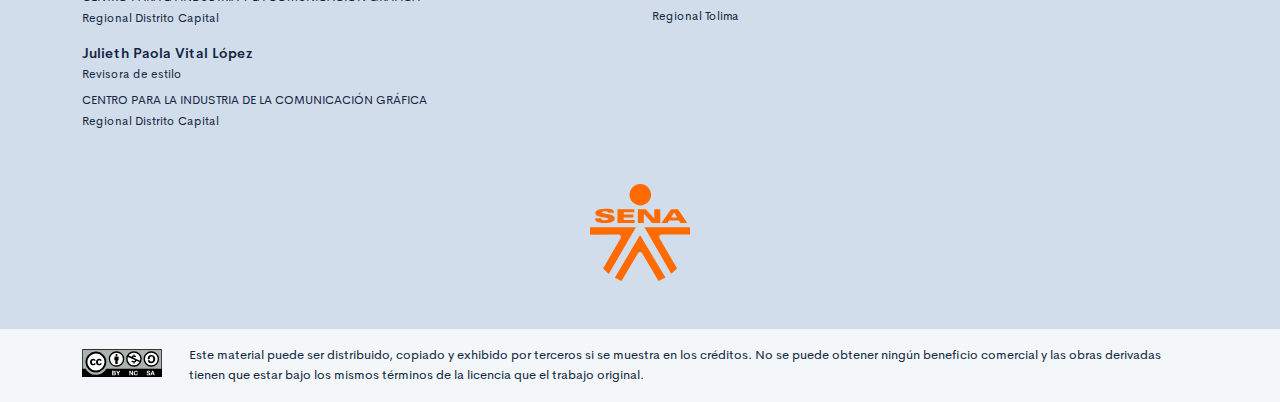
==== commit 9f94fa71: "Ajustes hallazgos" ====
--- a/public/info.html
+++ b/public/info.html
@@ -105,7 +105,7 @@
                 <div class="row">
                     <div class="col-12 col-md-5">
                         <h3 class="footer-subtitulo mb-4">ECOSISTEMA DE RECURSOS EDUCATIVOS DIGITALES </h3>
-                        <p class="footer-texto mb-2"><strong>Ingry Dayanna Bonilla Monzon </strong><br /> <span class="text-small">Líder del equipo</span></p>
+                        <p class="footer-texto mb-2"><strong>María Camila García Santamaría </strong><br /> <span class="text-small">Líder del equipo</span></p>
                     </div>
                 </div>
                 <div class="row mt-5">
@@ -113,8 +113,6 @@
                         <h4 class="footer-subtitulo-2 mt-0">
                             <div class="fa fa-caret-right mr-2"></div>Contenido Instruccional
                         </h4>
-                        <p class="footer-texto mb-2"><strong>Gloria Matilde Lee Mejía </strong><br /> <span class="text-small">Responsable del equipo</span></p>
-                        <p class="footer-texto"><span class="text-small text-uppercase">Centro de Comercio y Servicios</span><br /><span class="text-small">Regional Tolima</span></p>
                         <p class="footer-texto mb-2"><strong>Rafael Nelftalí Lizcano Reyes</strong><br /> <span class="text-small">Asesor pedagógico<br /></span></p>
                         <p class="footer-texto"><span class="text-small text-uppercase">Centro industrial del diseño y la manufactura</span><br /><span class="text-small">Regional Santander </span></p>
                         <p class="footer-texto mb-2"><strong>Claudia Liliana Garavito Suarez</strong><br /><span class="text-small">Experta temática<br /></span></p>
@@ -137,7 +135,7 @@
                         <h4 class="footer-subtitulo-2 mt-5">
                             <div class="fa fa-caret-right mr-2"></div>Gestores de repositorio
                         </h4>
-                        <p class="footer-texto"><strong>Brayan Steven Pinto Diaz</strong><br />
+                        <p class="footer-texto"><strong>Edwin Mauricio Lamprea Hernández</strong><br />
                             <strong>Ricardo Alfonso Gonzalez Vargas</strong><br /> <span class="text-small">Validación de recursos.<br /></span></p>
                         <p class="footer-texto"><span class="text-small text-uppercase">Centro de comercio y servicios </span><br /><span class="text-small">Regional Tolima</span></p>
                     </div>
